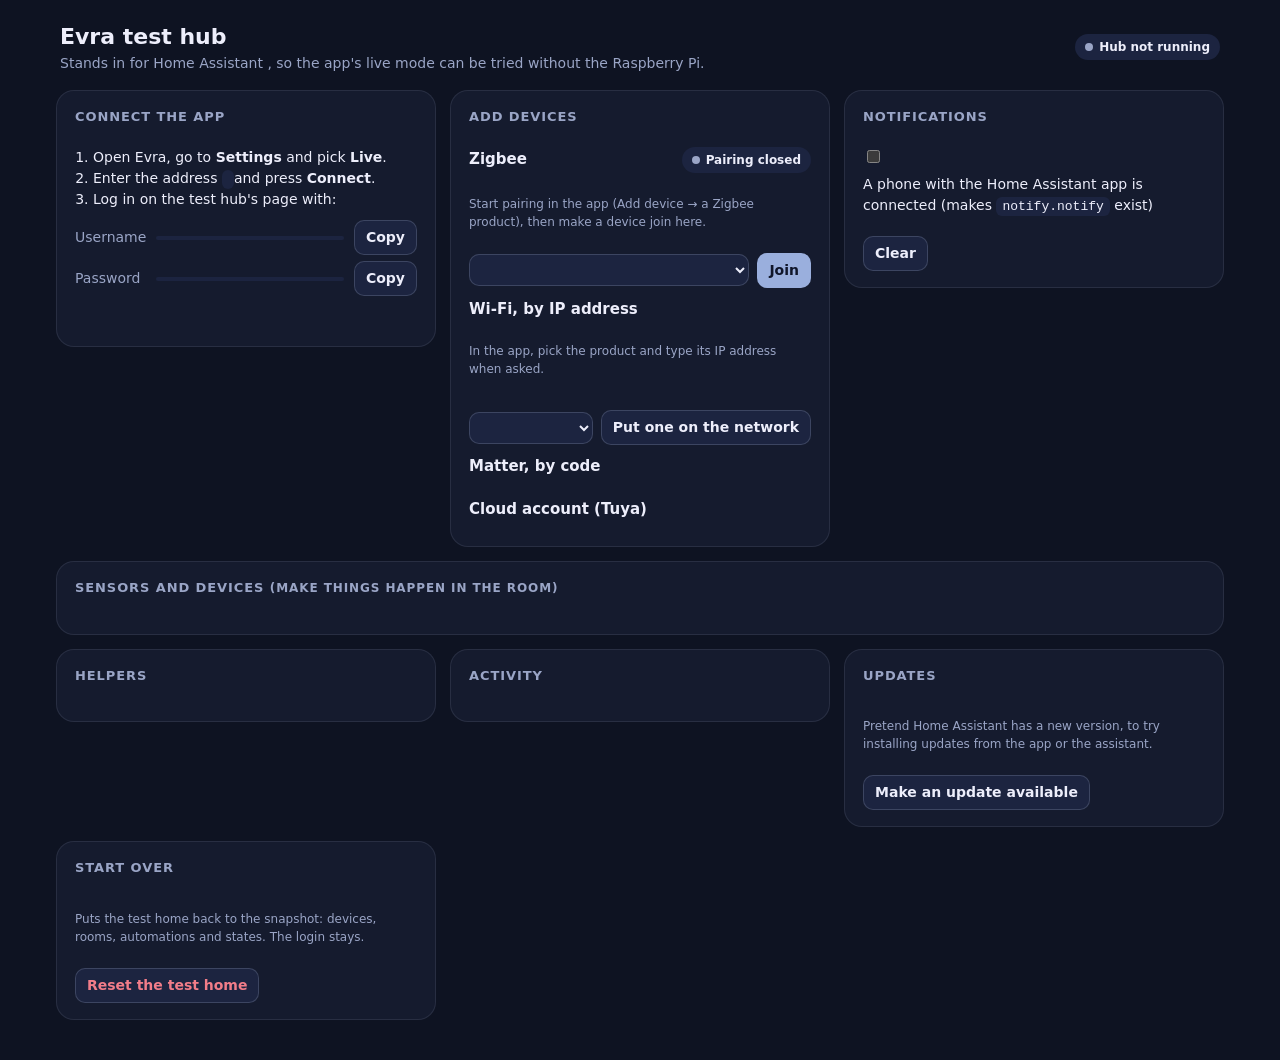
==== tools/test_hub/panel.html @ c4645e4d "Assistant changes with approval, Evra accounts and website sign-in - Assistant tab: the assistant pr" ====
<!doctype html>
<html lang="en">
<head>
<meta charset="utf-8">
<meta name="viewport" content="width=device-width, initial-scale=1">
<title>Evra test hub</title>
<style>
  :root {
    color-scheme: dark;
    --bg: #0E1322; --card: #151B2E; --card-2: #1C2440; --line: rgb(205 215 240 / 0.10); --line-strong: rgb(205 215 240 / 0.18);
    --text: #EDEEFB; --muted: #9AA5C6; --accent: #9AAFDD; --ok: #B3C6B3; --warn: #E9BE7C; --bad: #F27D89; --cool: #9ED5FD;
  }
  * { box-sizing: border-box; }
  body { margin: 0; background: var(--bg); color: var(--text); font: 14px/1.5 system-ui, -apple-system, "Segoe UI", sans-serif; }
  header { padding: 20px 20px 8px; display: flex; flex-wrap: wrap; gap: 12px; align-items: center; justify-content: space-between; max-width: 1200px; margin: 0 auto; }
  h1 { font-size: 22px; margin: 0; }
  h2 { font-size: 13px; text-transform: uppercase; letter-spacing: .07em; color: var(--muted); margin: 0 0 10px; }
  h3 { font-size: 15px; margin: 0; }
  main { max-width: 1200px; margin: 0 auto; padding: 8px 16px 40px; display: grid; gap: 14px; grid-template-columns: repeat(auto-fill, minmax(min(100%, 360px), 1fr)); align-items: start; }
  .card { background: var(--card); border: 1px solid var(--line); border-radius: 18px; padding: 16px 18px; display: flex; flex-direction: column; gap: 10px; }
  .wide { grid-column: 1 / -1; }
  .muted { color: var(--muted); }
  .small { font-size: 12px; }
  .pill { display: inline-flex; align-items: center; gap: 6px; padding: 4px 10px; border-radius: 99px; background: var(--card-2); font-weight: 650; font-size: 12px; }
  .dot { width: 8px; height: 8px; border-radius: 50%; background: var(--muted); }
  .pill.on .dot { background: var(--ok); box-shadow: 0 0 0 3px rgb(179 198 179 / .25); }
  button, select, input { font: inherit; color: var(--text); }
  button { background: var(--card-2); border: 1px solid var(--line-strong); border-radius: 10px; padding: 6px 11px; font-weight: 650; cursor: pointer; }
  button:hover { border-color: var(--muted); }
  button.primary { background: var(--accent); color: #10162A; border-color: transparent; }
  button.danger { color: var(--bad); }
  button:disabled { opacity: .45; cursor: default; }
  select { background: var(--card-2); border: 1px solid var(--line-strong); border-radius: 10px; padding: 6px 8px; }
  .row { display: flex; align-items: center; gap: 8px; flex-wrap: wrap; }
  .row .grow { flex: 1; min-width: 0; }
  .device { border-top: 1px solid var(--line); padding-top: 10px; display: flex; flex-direction: column; gap: 6px; }
  .device:first-of-type { border-top: 0; padding-top: 0; }
  .ent { display: flex; align-items: center; gap: 8px; }
  .ent .name { flex: 1; min-width: 0; overflow: hidden; text-overflow: ellipsis; white-space: nowrap; color: var(--muted); }
  .val { font-weight: 700; font-variant-numeric: tabular-nums; }
  .val.on { color: var(--ok); } .val.alarm { color: var(--bad); }
  code { background: var(--card-2); padding: 2px 6px; border-radius: 6px; font-size: 13px; }
  .login { display: grid; grid-template-columns: auto 1fr auto; gap: 6px 10px; align-items: center; }
  .log { max-height: 360px; overflow: auto; display: flex; flex-direction: column; gap: 4px; font-size: 12.5px; }
  .log div { display: flex; gap: 8px; }
  .log time { color: var(--muted); flex: none; font-variant-numeric: tabular-nums; }
  .note { padding: 8px 10px; border-radius: 10px; background: var(--card-2); }
  .note b { display: block; }
  .tag { font-size: 11px; font-weight: 700; padding: 1px 7px; border-radius: 99px; background: rgb(154 175 221 / .2); }
  .tag.phone { background: rgb(158 213 253 / .2); }
  .count { font-size: 28px; font-weight: 300; font-variant-numeric: tabular-nums; }
  ol { margin: 0; padding-left: 18px; }
  #toast { position: fixed; left: 50%; bottom: 20px; transform: translateX(-50%); background: var(--card-2); border: 1px solid var(--line-strong); padding: 10px 14px; border-radius: 12px; opacity: 0; transition: opacity .2s; }
  #toast.show { opacity: 1; }
</style>
</head>
<body>
<header>
  <div>
    <h1>Evra test hub</h1>
    <div class="muted">Stands in for Home Assistant <span id="ver"></span>, so the app's live mode can be tried without the Raspberry Pi.</div>
  </div>
  <span class="pill" id="clients"><span class="dot"></span><span>–</span></span>
</header>
<main>
  <section class="card">
    <h2>Connect the app</h2>
    <ol>
      <li>Open Evra, go to <b>Settings</b> and pick <b>Live</b>.</li>
      <li>Enter the address <code id="addr"></code> and press <b>Connect</b>.</li>
      <li>Log in on the test hub's page with:</li>
    </ol>
    <div class="login">
      <span class="muted">Username</span><code id="user"></code><button data-copy="user">Copy</button>
      <span class="muted">Password</span><code id="pass"></code><button data-copy="pass">Copy</button>
    </div>
    <p class="muted small" id="origins"></p>
  </section>

  <section class="card">
    <h2>Add devices</h2>
    <div class="row"><h3 class="grow">Zigbee</h3><span class="pill" id="permit"><span class="dot"></span><span>Pairing closed</span></span></div>
    <p class="muted small">Start pairing in the app (Add device → a Zigbee product), then make a device join here.</p>
    <div class="row"><select id="zb" class="grow"></select><button id="join" class="primary">Join</button></div>
    <h3>Wi-Fi, by IP address</h3>
    <p class="muted small">In the app, pick the product and type its IP address when asked.</p>
    <div id="network"></div>
    <div class="row"><select id="wifi" class="grow"></select><button id="netadd">Put one on the network</button></div>
    <h3>Matter, by code</h3>
    <div id="matter"></div>
    <h3>Cloud account (Tuya)</h3>
    <div id="cloud"></div>
  </section>

  <section class="card">
    <h2>Notifications</h2>
    <label class="row"><input type="checkbox" id="phone"> <span>A phone with the Home Assistant app is connected (makes <code>notify.notify</code> exist)</span></label>
    <div id="notes" class="log"></div>
    <div class="row"><button id="clearnotes">Clear</button></div>
  </section>

  <section class="card wide">
    <h2>Sensors and devices <span class="muted small">(make things happen in the room)</span></h2>
    <div id="devices" style="display:grid;gap:14px;grid-template-columns:repeat(auto-fill,minmax(min(100%,330px),1fr))"></div>
  </section>

  <section class="card">
    <h2>Helpers</h2>
    <div id="helpers"></div>
  </section>

  <section class="card">
    <h2>Activity</h2>
    <div id="activity" class="log"></div>
  </section>

  <section class="card">
    <h2>Updates</h2>
    <p class="muted small">Pretend Home Assistant has a new version, to try installing updates from the app or the assistant.</p>
    <div class="row"><button id="mkupdate">Make an update available</button></div>
  </section>

  <section class="card">
    <h2>Start over</h2>
    <p class="muted small">Puts the test home back to the snapshot: devices, rooms, automations and states. The login stays.</p>
    <div class="row"><button id="reset" class="danger">Reset the test home</button></div>
  </section>
</main>
<div id="toast" role="status"></div>
<script>
const $ = (id) => document.getElementById(id);
const esc = (s) => String(s ?? '').replace(/[&<>"]/g, (c) => ({ '&': '&amp;', '<': '&lt;', '>': '&gt;', '"': '&quot;' }[c]));
let last = null;

function toast(text) {
  const t = $('toast'); t.textContent = text; t.classList.add('show');
  clearTimeout(toast.timer); toast.timer = setTimeout(() => t.classList.remove('show'), 2500);
}

async function act(body) {
  const res = await fetch('/panel/api/action', { method: 'POST', headers: { 'Content-Type': 'application/json' }, body: JSON.stringify(body) });
  const j = await res.json().catch(() => ({}));
  if (!res.ok) toast(j.error || 'That didn\'t work'); else refresh();
}

function controls(e) {
  const d = e.entity_id.split('.')[0], dc = e.device_class;
  if (d === 'binary_sensor') {
    if (['occupancy', 'motion', 'presence'].includes(dc)) return `<button data-act="trigger" data-id="${e.entity_id}">Detect</button>`;
    if (['opening', 'door', 'window', 'garage_door'].includes(dc)) return `<button data-act="trigger" data-id="${e.entity_id}">${e.state === 'on' ? 'Close' : 'Open'}</button>`;
    if (['smoke', 'gas', 'moisture'].includes(dc)) return `<button data-act="trigger" data-id="${e.entity_id}" class="${e.state === 'on' ? '' : 'danger'}">${e.state === 'on' ? 'Clear' : 'Raise alarm'}</button>`;
    return `<button data-act="trigger" data-id="${e.entity_id}">Toggle</button>`;
  }
  if (d === 'event') return `<button data-act="trigger" data-id="${e.entity_id}">Press</button>`;
  if (d === 'sensor') {
    const step = { temperature: 0.5, humidity: 5, carbon_dioxide: 200, power: 10 }[dc];
    if (step && Number.isFinite(parseFloat(e.state))) return `<button data-act="nudge" data-id="${e.entity_id}" data-delta="${-step}">−</button><button data-act="nudge" data-id="${e.entity_id}" data-delta="${step}">+</button>`;
  }
  if (d === 'lock') return `<button data-act="set" data-id="${e.entity_id}" data-state="${e.state === 'locked' ? 'unlocked' : 'locked'}">${e.state === 'locked' ? 'Unlock by hand' : 'Lock by hand'}</button>`;
  return '';
}

function valueClass(e) {
  if (['on', 'open', 'unlocked', 'heat'].includes(e.state)) return ['smoke', 'gas', 'moisture'].includes(e.device_class) && e.state === 'on' ? 'alarm' : 'on';
  return '';
}

function render(s) {
  last = s;
  $('ver').textContent = s.version;
  $('clients').classList.toggle('on', s.clients > 0);
  $('clients').lastElementChild.textContent = s.clients ? `${s.clients} app${s.clients === 1 ? '' : 's'} connected` : 'No app connected';
  $('addr').textContent = location.origin;
  $('user').textContent = s.login.username;
  $('pass').textContent = s.login.password;
  $('origins').textContent = `The app must run at ${s.origins.join(' or ')} (start the hub with --origin to allow another address).`;
  $('permit').classList.toggle('on', s.permit_left > 0);
  $('permit').lastElementChild.textContent = s.permit_left > 0 ? `Pairing open · ${Math.floor(s.permit_left / 60)}:${String(s.permit_left % 60).padStart(2, '0')}` : 'Pairing closed';
  $('join').disabled = s.permit_left <= 0;
  if (!$('zb').options.length) $('zb').innerHTML = s.zigbee_products.map((p) => `<option value="${p.id}">${esc(p.name)} (${esc(p.model)})</option>`).join('');
  if (!$('wifi').options.length) $('wifi').innerHTML = s.wifi_products.map((p) => `<option value="${p.id}">${esc(p.name)} (${esc(p.model)})</option>`).join('');
  $('network').innerHTML = s.network.length ? s.network.map((x) => `<div class="ent"><span class="name">${esc(x.name)} <span class="small">(${esc(x.model)}, ${esc(x.handler)})</span></span><code>${esc(x.host)}</code></div>`).join('') : '<p class="muted small">Nothing waiting on the network.</p>';
  $('matter').innerHTML = s.matter.length ? s.matter.map((x) => `<div class="ent"><span class="name">${esc(x.name)}</span><code>${esc(x.code)}</code></div>`).join('') : '<p class="muted small">No Matter devices waiting.</p>';
  $('cloud').innerHTML = s.cloud.length ? `<p class="muted small">In the app these say "Link the account in Home Assistant", which opens <a href="/config/integrations/dashboard/add?domain=tuya" target="_blank" style="color:var(--accent)">this page</a>. Waiting: ${s.cloud.map((x) => esc(x.name)).join(', ')}.</p>` : '<p class="muted small">Every cloud device has been added.</p>';
  $('phone').checked = s.phone_app;
  $('notes').innerHTML = s.notifications.length ? s.notifications.map((n) => `<div class="note"><b>${esc(n.title)} <span class="tag ${n.phone ? 'phone' : ''}">${n.phone ? 'phone' : 'Home Assistant'}</span></b>${esc(n.message)}<div class="muted small">${new Date(n.at).toLocaleTimeString()}</div></div>`).join('') : '<p class="muted small">No notifications yet. Automations that "send a notification" show up here.</p>';
  $('devices').innerHTML = s.devices.map((d) => `<div class="device"><div class="row"><h3 class="grow">${esc(d.name)}</h3><span class="muted small">${esc(d.model || '')} · ${esc(d.integration || '')}${d.area ? ' · ' + esc(d.area) : ''}</span></div>
    ${d.entities.filter((e) => !e.entity_id.startsWith('button.')).map((e) => `<div class="ent"><span class="name" title="${esc(e.entity_id)}">${esc(e.name)}</span><span class="val ${valueClass(e)}">${esc(e.state)}${e.unit ? ' ' + esc(e.unit) : ''}</span>${controls(e)}</div>`).join('')}
    ${d.entities.some((e) => e.entity_id.startsWith('button.')) ? `<p class="muted small">${d.entities.filter((e) => e.entity_id.startsWith('button.')).length} remote buttons (pressed from the app)</p>` : ''}</div>`).join('');
  $('helpers').innerHTML = s.helpers.map((h) => `<div class="ent"><span class="name" title="${esc(h.entity_id)}">${esc(h.name || h.entity_id)}</span><span class="val ${['on', 'above_horizon'].includes(h.state) ? 'on' : ''}">${esc(h.state)}</span>${
    h.entity_id.startsWith('input_boolean.') ? `<button data-act="set" data-id="${h.entity_id}" data-state="${h.state === 'on' ? 'off' : 'on'}">Flip</button>` :
    h.entity_id === 'sun.sun' ? `<button data-act="set" data-id="sun.sun" data-state="${h.state === 'above_horizon' ? 'below_horizon' : 'above_horizon'}">${h.state === 'above_horizon' ? 'Make it dark' : 'Make it day'}</button>` : ''}</div>`).join('');
  $('activity').innerHTML = s.activity.map((a) => `<div><time>${new Date(a.at).toLocaleTimeString()}</time><span>${esc(a.text)}</span></div>`).join('');
}

async function refresh() {
  try {
    const res = await fetch('/panel/api/state');
    render(await res.json());
  } catch { $('clients').lastElementChild.textContent = 'Hub not running'; }
}

document.addEventListener('click', (ev) => {
  const b = ev.target.closest('button');
  if (!b) return;
  if (b.dataset.copy) { navigator.clipboard?.writeText($(b.dataset.copy).textContent).then(() => toast('Copied')); return; }
  if (b.dataset.act === 'trigger') act({ kind: 'trigger', entity_id: b.dataset.id });
  if (b.dataset.act === 'nudge') act({ kind: 'nudge', entity_id: b.dataset.id, delta: b.dataset.delta });
  if (b.dataset.act === 'set') act({ kind: 'set', entity_id: b.dataset.id, state: b.dataset.state });
});
$('join').addEventListener('click', () => act({ kind: 'join', product: $('zb').value }));
$('netadd').addEventListener('click', () => act({ kind: 'network-add', product: $('wifi').value }));
$('phone').addEventListener('change', (e) => act({ kind: 'phone', on: e.target.checked }));
$('clearnotes').addEventListener('click', () => act({ kind: 'clear-notifications' }));
$('mkupdate').addEventListener('click', () => act({ kind: 'update-available' }));
$('reset').addEventListener('click', () => { if (confirm('Reset the test home to the snapshot?')) act({ kind: 'reset' }); });
refresh();
setInterval(refresh, 1500);
</script>
</body>
</html>
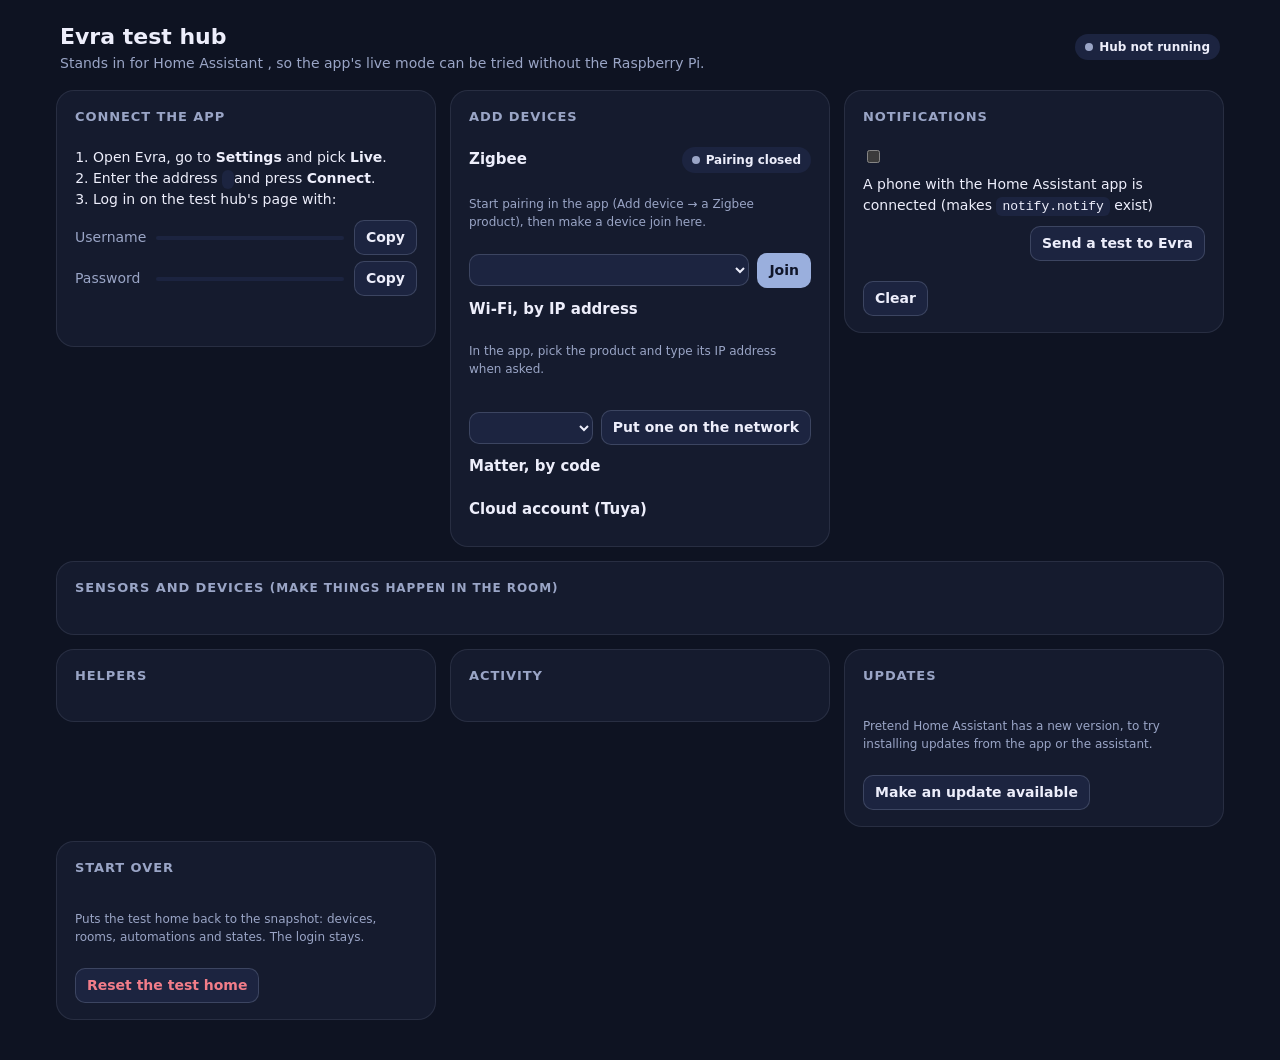
==== commit c0bf97b3: "Addonsecurity1 addonsecurity1" ====
--- a/tools/test_hub/panel.html
+++ b/tools/test_hub/panel.html
@@ -95,6 +95,7 @@
   <section class="card">
     <h2>Notifications</h2>
     <label class="row"><input type="checkbox" id="phone"> <span>A phone with the Home Assistant app is connected (makes <code>notify.notify</code> exist)</span></label>
+    <div class="row"><span class="grow muted small" id="pushinfo"></span><button id="pushtest">Send a test to Evra</button></div>
     <div id="notes" class="log"></div>
     <div class="row"><button id="clearnotes">Clear</button></div>
   </section>
@@ -183,6 +184,9 @@
   $('matter').innerHTML = s.matter.length ? s.matter.map((x) => `<div class="ent"><span class="name">${esc(x.name)}</span><code>${esc(x.code)}</code></div>`).join('') : '<p class="muted small">No Matter devices waiting.</p>';
   $('cloud').innerHTML = s.cloud.length ? `<p class="muted small">In the app these say "Link the account in Home Assistant", which opens <a href="/config/integrations/dashboard/add?domain=tuya" target="_blank" style="color:var(--accent)">this page</a>. Waiting: ${s.cloud.map((x) => esc(x.name)).join(', ')}.</p>` : '<p class="muted small">Every cloud device has been added.</p>';
   $('phone').checked = s.phone_app;
+  $('pushinfo').textContent = !s.push.ready ? 'Evra notifications need pywebpush: python -m pip install pywebpush, then restart the hub.'
+    : s.push.devices.length ? `Evra notifications on: ${s.push.devices.join(', ')}` : 'No device has switched on notifications in Evra (Settings › Notifications) yet.';
+  $('pushtest').disabled = !s.push.ready || !s.push.devices.length;
   $('notes').innerHTML = s.notifications.length ? s.notifications.map((n) => `<div class="note"><b>${esc(n.title)} <span class="tag ${n.phone ? 'phone' : ''}">${n.phone ? 'phone' : 'Home Assistant'}</span></b>${esc(n.message)}<div class="muted small">${new Date(n.at).toLocaleTimeString()}</div></div>`).join('') : '<p class="muted small">No notifications yet. Automations that "send a notification" show up here.</p>';
   $('devices').innerHTML = s.devices.map((d) => `<div class="device"><div class="row"><h3 class="grow">${esc(d.name)}</h3><span class="muted small">${esc(d.model || '')} · ${esc(d.integration || '')}${d.area ? ' · ' + esc(d.area) : ''}</span></div>
     ${d.entities.filter((e) => !e.entity_id.startsWith('button.')).map((e) => `<div class="ent"><span class="name" title="${esc(e.entity_id)}">${esc(e.name)}</span><span class="val ${valueClass(e)}">${esc(e.state)}${e.unit ? ' ' + esc(e.unit) : ''}</span>${controls(e)}</div>`).join('')}
@@ -212,6 +216,7 @@
 $('netadd').addEventListener('click', () => act({ kind: 'network-add', product: $('wifi').value }));
 $('phone').addEventListener('change', (e) => act({ kind: 'phone', on: e.target.checked }));
 $('clearnotes').addEventListener('click', () => act({ kind: 'clear-notifications' }));
+$('pushtest').addEventListener('click', () => act({ kind: 'push-test' }));
 $('mkupdate').addEventListener('click', () => act({ kind: 'update-available' }));
 $('reset').addEventListener('click', () => { if (confirm('Reset the test home to the snapshot?')) act({ kind: 'reset' }); });
 refresh();
